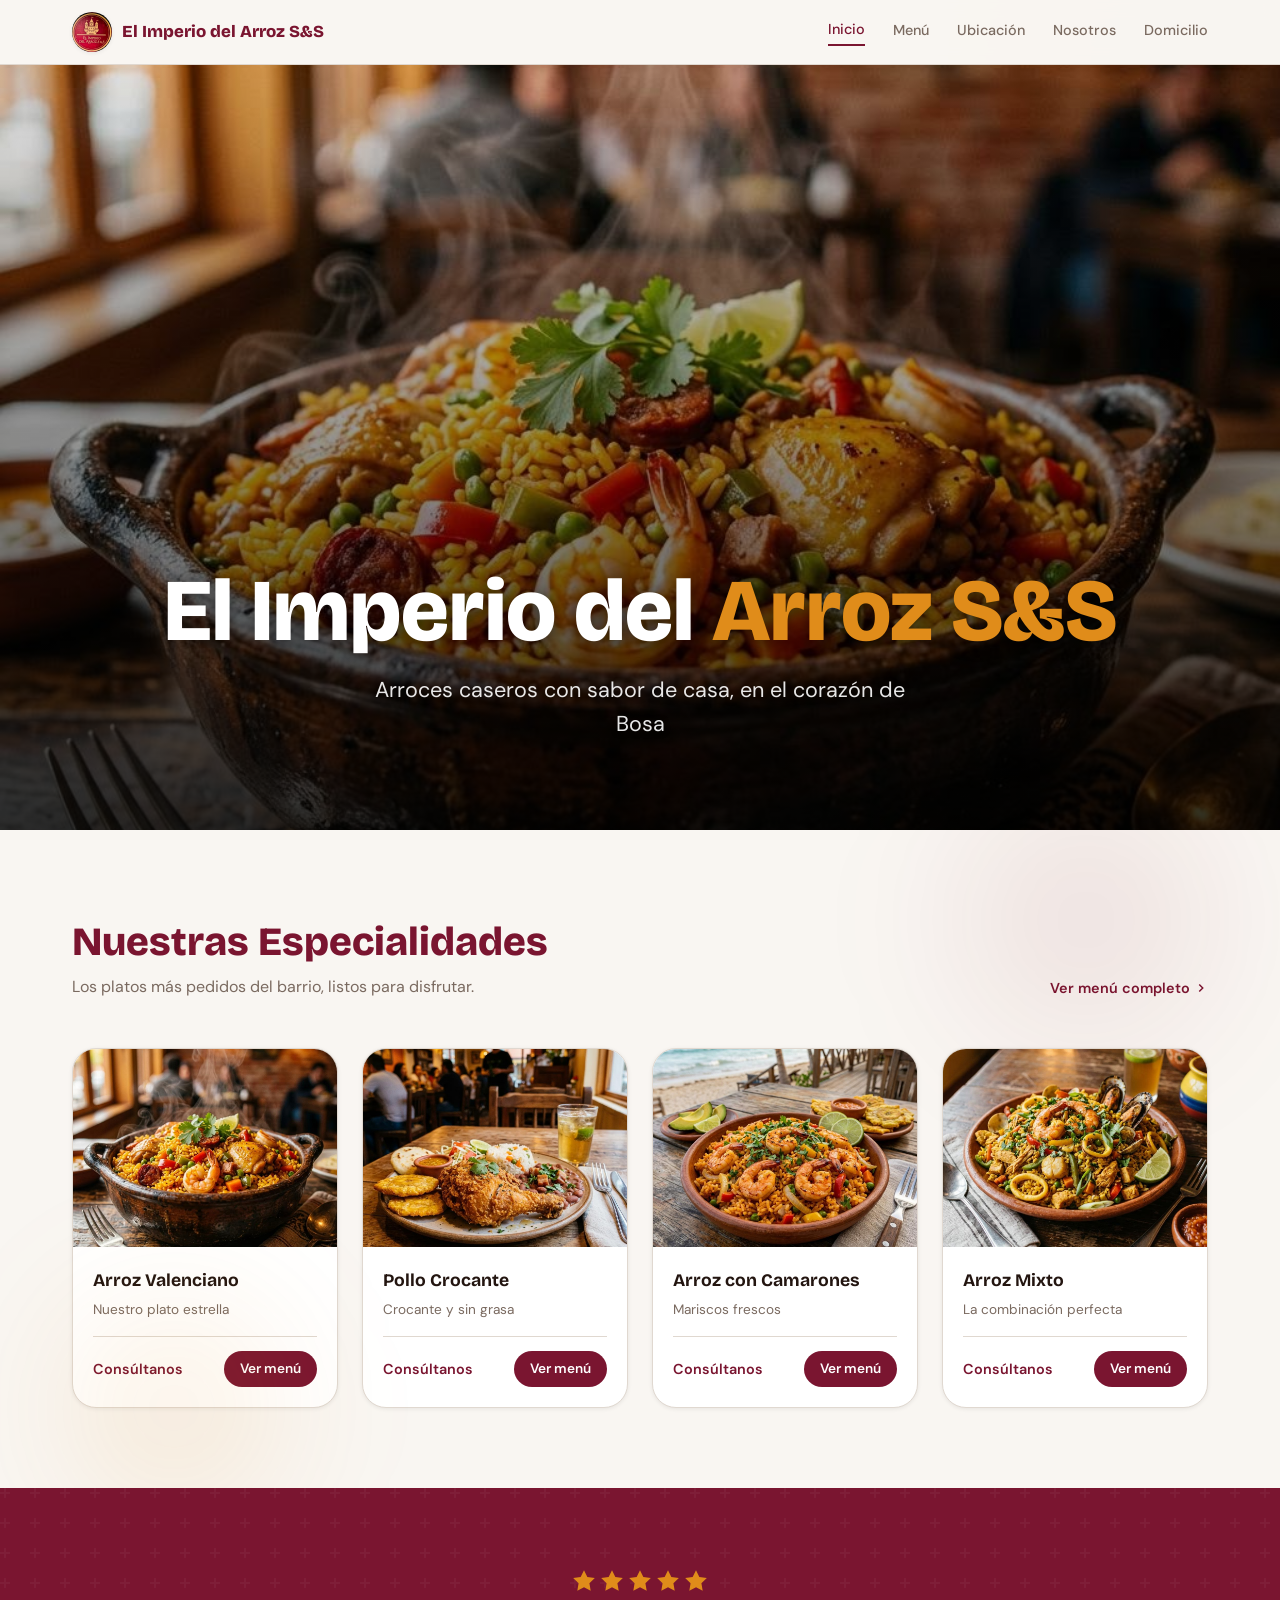
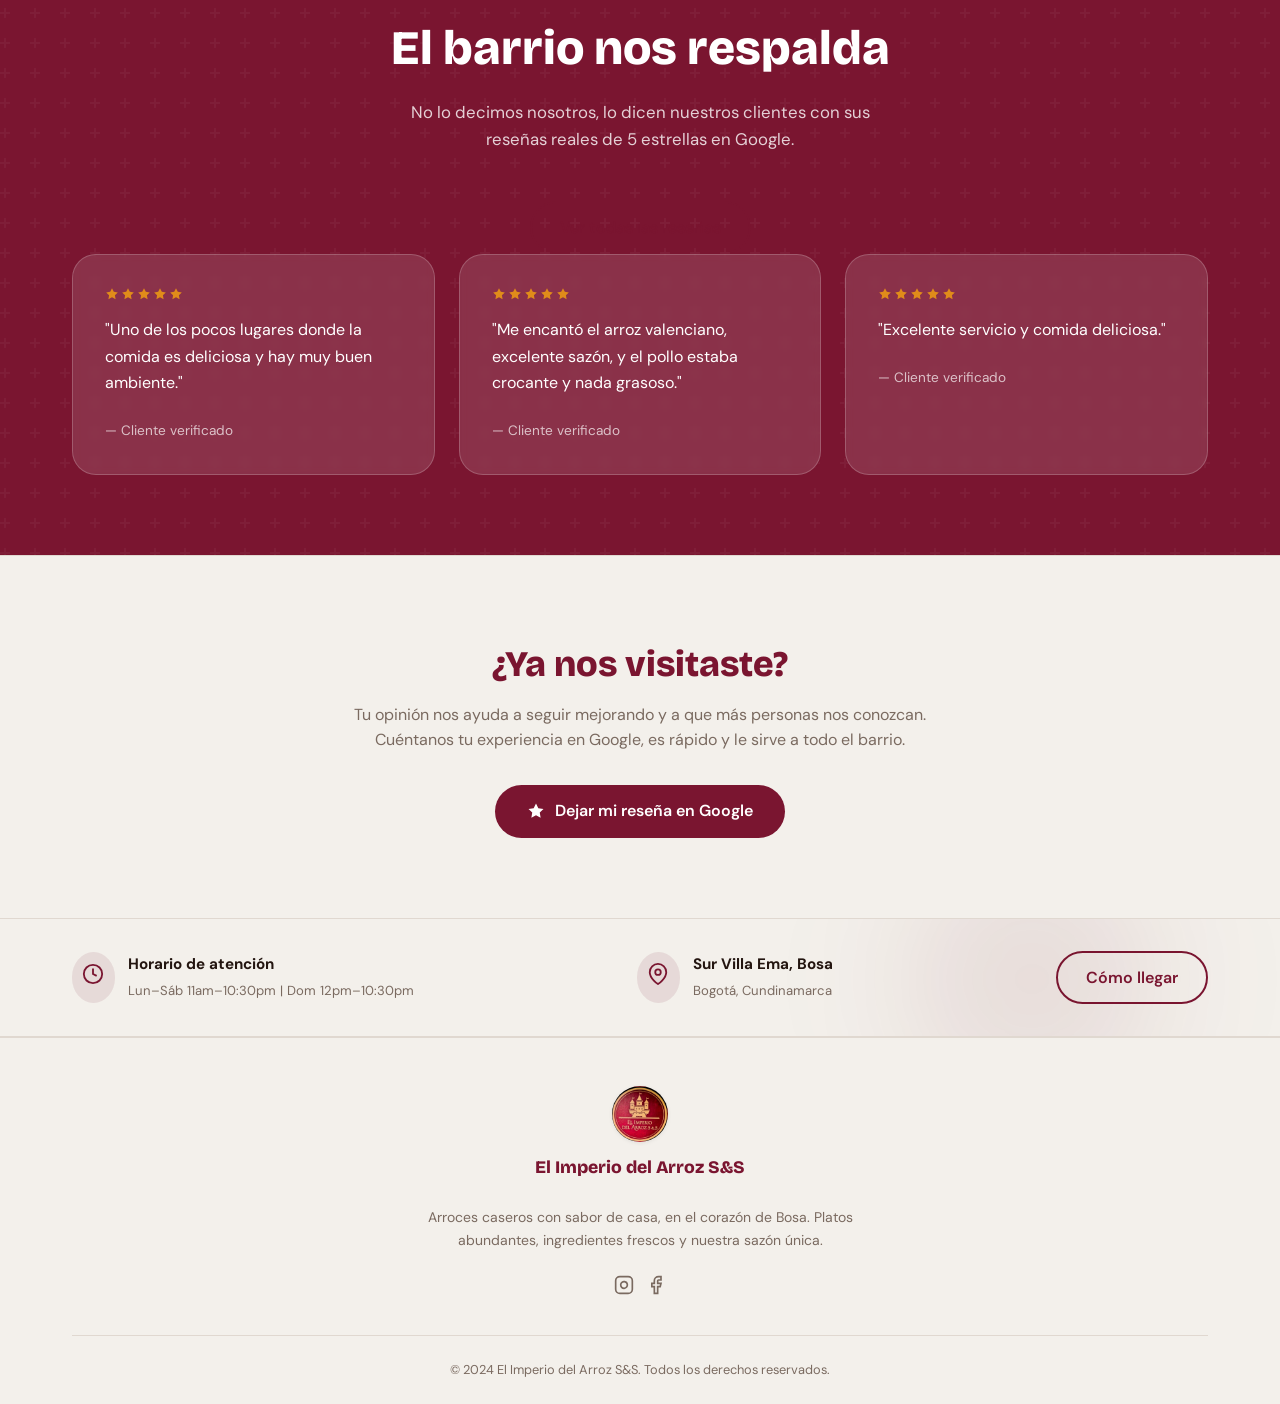
==== index.html @ 8b48c99c "Carga inicial del sitio El Imperio del Arroz S and S" ====
<!DOCTYPE html>
<html lang="es">
<head>
  <meta charset="UTF-8" />
  <meta name="viewport" content="width=device-width, initial-scale=1.0" />
  <title>El Imperio del Arroz S&S — Inicio</title>
  <meta name="description" content="Arroces caseros con sabor de casa en el corazón de Bosa. Cra. 88d #74A-47, Bogotá." />
  <link rel="icon" type="image/png" href="imagenes/favicon.png" />
  <link rel="stylesheet" href="estilos.css" />
  <style>
    .hero{position:relative;width:100%;height:85vh;min-height:520px;display:flex;align-items:flex-end;overflow:hidden;}
    .hero__img{position:absolute;inset:0;width:100%;height:100%;object-fit:cover;object-position:center;}
    .hero__overlay{position:absolute;inset:0;background:linear-gradient(to top,rgba(0,0,0,0.82) 0%,rgba(0,0,0,0.38) 55%,rgba(0,0,0,0.10) 100%);}
    .hero__contenido{position:relative;z-index:2;width:100%;padding:2.5rem 1.25rem 3.5rem;text-align:center;}
    .hero__titulo{font-family:var(--fuente-display);font-weight:800;font-size:clamp(2.4rem,8vw,5.5rem);color:#fff;line-height:1.1;text-shadow:0 2px 16px rgba(0,0,0,0.5);margin-bottom:0.85rem;}
    .hero__titulo span{color:var(--secundario);}
    .hero__subtitulo{font-size:clamp(1rem,2.5vw,1.35rem);color:rgba(255,255,255,0.9);margin-bottom:2rem;max-width:560px;margin-left:auto;margin-right:auto;text-shadow:0 1px 6px rgba(0,0,0,0.4);}
    .hero__botones{display:flex;flex-direction:column;gap:0.85rem;align-items:center;}
    @media(min-width:500px){.hero__botones{flex-direction:row;justify-content:center;}}
    .hero__botones .btn{min-width:200px;}
    .btn-hero-outline{background:rgba(255,255,255,0.12);border:2px solid rgba(255,255,255,0.35);backdrop-filter:blur(6px);color:#fff;padding:0.85rem 2rem;border-radius:999px;display:inline-flex;align-items:center;gap:0.5rem;font-weight:600;font-size:1rem;transition:background .2s,transform .15s;min-width:200px;justify-content:center;}
    .btn-hero-outline:hover{background:rgba(255,255,255,0.22);transform:translateY(-1px);}
    .especialidades{padding:5rem 1rem;background:var(--fondo);position:relative;overflow:hidden;}
    .especialidades::before{content:'';position:absolute;width:260px;height:260px;border-radius:50%;filter:blur(70px);background:rgba(122,21,48,0.08);top:-40px;right:5%;pointer-events:none;}
    .especialidades::after{content:'';position:absolute;width:220px;height:220px;border-radius:50%;filter:blur(70px);background:rgba(224,140,26,0.10);bottom:-30px;left:5%;pointer-events:none;}
    .hero__titulo{animation:apareceArriba .9s ease both;}
    .hero__subtitulo{animation:apareceArriba .9s ease .15s both;}
    .hero__botones{animation:apareceArriba .9s ease .3s both;}
    .franja-info{position:relative;overflow:hidden;}
    .franja-info::before{content:'';position:absolute;width:240px;height:240px;border-radius:50%;filter:blur(70px);background:rgba(122,21,48,0.10);top:-60px;right:10%;pointer-events:none;}
    .especialidades__encabezado{display:flex;flex-direction:column;gap:0.5rem;margin-bottom:3rem;}
    @media(min-width:768px){.especialidades__encabezado{flex-direction:row;justify-content:space-between;align-items:flex-end;}}
    .especialidades__encabezado h2{font-family:var(--fuente-display);font-weight:800;font-size:clamp(1.75rem,4vw,2.5rem);color:var(--primario);}
    .especialidades__encabezado p{color:var(--texto-suave);font-size:1rem;}
    .platos-grid{display:grid;grid-template-columns:1fr;gap:1.5rem;}
    @media(min-width:640px){.platos-grid{grid-template-columns:repeat(2,1fr);}}
    @media(min-width:1024px){.platos-grid{grid-template-columns:repeat(4,1fr);}}
    .plato-card{background:var(--blanco);border:1px solid var(--borde);border-radius:var(--radio-lg);overflow:hidden;box-shadow:var(--sombra-sm);transition:transform .2s,box-shadow .2s;}
    .plato-card:hover{transform:translateY(-4px);box-shadow:var(--sombra-md);}
    .plato-card__img{width:100%;aspect-ratio:4/3;object-fit:cover;display:block;transition:transform .4s;}
    .plato-card:hover .plato-card__img{transform:scale(1.04);}
    .plato-card__img-wrap{overflow:hidden;}
    .plato-card__body{padding:1.25rem;}
    .plato-card__nombre{font-family:var(--fuente-display);font-weight:700;font-size:1.1rem;margin-bottom:0.25rem;}
    .plato-card__desc{font-size:0.85rem;color:var(--texto-suave);margin-bottom:1rem;}
    .plato-card__footer{display:flex;align-items:center;justify-content:space-between;border-top:1px solid var(--borde);padding-top:0.85rem;}
    .plato-card__precio{font-weight:600;color:var(--primario);font-size:0.9rem;}
    .btn-sm{padding:0.45rem 1rem;font-size:0.85rem;}
    .franja-info{background:var(--fondo-tarjeta);border-top:1px solid var(--borde);border-bottom:1px solid var(--borde);padding:2rem 1rem;}
    .franja-info__inner{display:flex;flex-direction:column;gap:1.5rem;align-items:center;text-align:center;}
    @media(min-width:768px){.franja-info__inner{flex-direction:row;justify-content:space-between;text-align:left;}}
    .franja-item{display:flex;align-items:flex-start;gap:0.85rem;}
    .franja-item__icono{background:var(--primario-10);border-radius:50%;padding:0.65rem;color:var(--primario);flex-shrink:0;}
    .franja-item__icono svg{width:22px;height:22px;}
    .franja-item strong{display:block;font-weight:700;font-size:0.95rem;}
    .franja-item span{font-size:0.82rem;color:var(--texto-suave);}
    /* === FORMULARIO RESEÑA === */
    .seccion-resena-form{background:var(--fondo-tarjeta);padding:5rem 1rem;border-top:1px solid var(--borde);}
    .resena-form-wrap{max-width:640px;margin:0 auto;text-align:center;}
    .resena-form-wrap h2{font-family:var(--fuente-display);font-weight:800;font-size:clamp(1.6rem,4vw,2.25rem);color:var(--primario);margin-bottom:0.5rem;}
    .resena-form-wrap>p{color:var(--texto-suave);margin-bottom:2rem;}
  </style>
</head>
<body>

<nav class="nav">
  <div class="contenedor nav__inner">
    <a href="index.html" class="nav__logo"><img src="imagenes/logo.png" alt="Logo El Imperio del Arroz S&amp;S" /><span>El Imperio del Arroz S&amp;S</span></a>
    <div class="nav__links">
      <a href="index.html"     class="nav__link nav__link--activo">Inicio</a>
      <a href="menu.html"      class="nav__link">Menú</a>
      <a href="ubicacion.html" class="nav__link">Ubicación</a>
      <a href="nosotros.html"  class="nav__link">Nosotros</a>
      <a href="domicilio.html" class="nav__link">Domicilio<span class="carrito-badge">0</span></a>
    </div>
    <button class="nav__hamburgesa" id="btn-menu" aria-label="Abrir menú">
      <svg id="icono-menu" width="24" height="24" fill="none" stroke="currentColor" stroke-width="2" viewBox="0 0 24 24"><line x1="3" y1="6" x2="21" y2="6"/><line x1="3" y1="12" x2="21" y2="12"/><line x1="3" y1="18" x2="21" y2="18"/></svg>
      <svg id="icono-x" width="24" height="24" fill="none" stroke="currentColor" stroke-width="2" viewBox="0 0 24 24" style="display:none"><line x1="18" y1="6" x2="6" y2="18"/><line x1="6" y1="6" x2="18" y2="18"/></svg>
    </button>
  </div>
  <div class="nav__movil contenedor" id="nav-movil">
    <a href="index.html"     class="nav__movil-link nav__movil-link--activo">Inicio</a>
    <a href="menu.html"      class="nav__movil-link">Menú</a>
    <a href="ubicacion.html" class="nav__movil-link">Ubicación</a>
    <a href="nosotros.html"  class="nav__movil-link">Nosotros</a>
    <a href="domicilio.html" class="nav__movil-link">Domicilio<span class="carrito-badge">0</span></a>
  </div>
</nav>

<main>

  <!-- HERO -->
  <section class="hero">
    <img src="imagenes/hero.jpg" alt="Arroz Valenciano El Imperio del Arroz" class="hero__img" />
    <div class="hero__overlay"></div>
    <div class="hero__contenido">
      <h1 class="hero__titulo">El Imperio del <span>Arroz S&amp;S</span></h1>
      <p class="hero__subtitulo">Arroces caseros con sabor de casa, en el corazón de Bosa</p>
    </div>
  </section>

  <!-- ESPECIALIDADES -->
  <section class="especialidades">
    <div class="contenedor">
      <div class="especialidades__encabezado">
        <div>
          <h2>Nuestras Especialidades</h2>
          <p>Los platos más pedidos del barrio, listos para disfrutar.</p>
        </div>
        <a href="menu.html" style="color:var(--primario);font-weight:600;font-size:0.9rem;display:inline-flex;align-items:center;gap:4px;white-space:nowrap;">
          Ver menú completo
          <svg width="14" height="14" fill="none" stroke="currentColor" stroke-width="2.5" viewBox="0 0 24 24"><polyline points="9 18 15 12 9 6"/></svg>
        </a>
      </div>
      <div class="platos-grid">
        <div class="plato-card reveal reveal--1">
          <div class="plato-card__img-wrap"><img src="imagenes/hero.jpg" alt="Arroz Valenciano" class="plato-card__img" /></div>
          <div class="plato-card__body">
            <p class="plato-card__nombre">Arroz Valenciano</p>
            <p class="plato-card__desc">Nuestro plato estrella</p>
            <div class="plato-card__footer">
              <span class="plato-card__precio">Consúltanos</span>
              <a href="menu.html" class="btn btn-primario btn-sm">Ver menú</a>
            </div>
          </div>
        </div>
        <div class="plato-card reveal reveal--2">
          <div class="plato-card__img-wrap"><img src="imagenes/pollo_crocante.jpg" alt="Pollo Crocante" class="plato-card__img" /></div>
          <div class="plato-card__body">
            <p class="plato-card__nombre">Pollo Crocante</p>
            <p class="plato-card__desc">Crocante y sin grasa</p>
            <div class="plato-card__footer">
              <span class="plato-card__precio">Consúltanos</span>
              <a href="menu.html" class="btn btn-primario btn-sm">Ver menú</a>
            </div>
          </div>
        </div>
        <div class="plato-card reveal reveal--3">
          <div class="plato-card__img-wrap"><img src="imagenes/arroz_camarones.jpg" alt="Arroz con Camarones" class="plato-card__img" /></div>
          <div class="plato-card__body">
            <p class="plato-card__nombre">Arroz con Camarones</p>
            <p class="plato-card__desc">Mariscos frescos</p>
            <div class="plato-card__footer">
              <span class="plato-card__precio">Consúltanos</span>
              <a href="menu.html" class="btn btn-primario btn-sm">Ver menú</a>
            </div>
          </div>
        </div>
        <div class="plato-card reveal reveal--4">
          <div class="plato-card__img-wrap"><img src="imagenes/arroz_mixto.jpg" alt="Arroz Mixto" class="plato-card__img" /></div>
          <div class="plato-card__body">
            <p class="plato-card__nombre">Arroz Mixto</p>
            <p class="plato-card__desc">La combinación perfecta</p>
            <div class="plato-card__footer">
              <span class="plato-card__precio">Consúltanos</span>
              <a href="menu.html" class="btn btn-primario btn-sm">Ver menú</a>
            </div>
          </div>
        </div>
      </div>
    </div>
  </section>

  <!-- RESEÑAS -->
  <section class="seccion-resenas">
    <div class="contenedor">
      <div class="resenas__encabezado reveal">
        <div class="estrellas estrellas--grande" style="justify-content:center;margin-bottom:1rem;">
          <svg viewBox="0 0 24 24"><path d="M12 2l3.09 6.26L22 9.27l-5 4.87 1.18 6.88L12 17.77l-6.18 3.25L7 14.14 2 9.27l6.91-1.01L12 2z"/></svg>
          <svg viewBox="0 0 24 24"><path d="M12 2l3.09 6.26L22 9.27l-5 4.87 1.18 6.88L12 17.77l-6.18 3.25L7 14.14 2 9.27l6.91-1.01L12 2z"/></svg>
          <svg viewBox="0 0 24 24"><path d="M12 2l3.09 6.26L22 9.27l-5 4.87 1.18 6.88L12 17.77l-6.18 3.25L7 14.14 2 9.27l6.91-1.01L12 2z"/></svg>
          <svg viewBox="0 0 24 24"><path d="M12 2l3.09 6.26L22 9.27l-5 4.87 1.18 6.88L12 17.77l-6.18 3.25L7 14.14 2 9.27l6.91-1.01L12 2z"/></svg>
          <svg viewBox="0 0 24 24"><path d="M12 2l3.09 6.26L22 9.27l-5 4.87 1.18 6.88L12 17.77l-6.18 3.25L7 14.14 2 9.27l6.91-1.01L12 2z"/></svg>
        </div>
        <h2>El barrio nos respalda</h2>
        <p>No lo decimos nosotros, lo dicen nuestros clientes con sus reseñas reales de 5 estrellas en Google.</p>
      </div>
      <div style="text-align:center;margin-top:0.5rem;">
        <a href="nosotros.html#resenas" class="btn btn-outline">Ver todas las reseñas</a>
      </div>
      <div class="resenas__grid">
        <div class="resena-tarjeta">
          <div class="estrellas estrellas--pequenas"><svg viewBox="0 0 24 24" fill="currentColor"><path d="M12 2l3.09 6.26L22 9.27l-5 4.87 1.18 6.88L12 17.77l-6.18 3.25L7 14.14 2 9.27l6.91-1.01L12 2z"/></svg><svg viewBox="0 0 24 24" fill="currentColor"><path d="M12 2l3.09 6.26L22 9.27l-5 4.87 1.18 6.88L12 17.77l-6.18 3.25L7 14.14 2 9.27l6.91-1.01L12 2z"/></svg><svg viewBox="0 0 24 24" fill="currentColor"><path d="M12 2l3.09 6.26L22 9.27l-5 4.87 1.18 6.88L12 17.77l-6.18 3.25L7 14.14 2 9.27l6.91-1.01L12 2z"/></svg><svg viewBox="0 0 24 24" fill="currentColor"><path d="M12 2l3.09 6.26L22 9.27l-5 4.87 1.18 6.88L12 17.77l-6.18 3.25L7 14.14 2 9.27l6.91-1.01L12 2z"/></svg><svg viewBox="0 0 24 24" fill="currentColor"><path d="M12 2l3.09 6.26L22 9.27l-5 4.87 1.18 6.88L12 17.77l-6.18 3.25L7 14.14 2 9.27l6.91-1.01L12 2z"/></svg></div>
          <p>"Uno de los pocos lugares donde la comida es deliciosa y hay muy buen ambiente."</p>
          <small>— Cliente verificado</small>
        </div>
        <div class="resena-tarjeta">
          <div class="estrellas estrellas--pequenas"><svg viewBox="0 0 24 24" fill="currentColor"><path d="M12 2l3.09 6.26L22 9.27l-5 4.87 1.18 6.88L12 17.77l-6.18 3.25L7 14.14 2 9.27l6.91-1.01L12 2z"/></svg><svg viewBox="0 0 24 24" fill="currentColor"><path d="M12 2l3.09 6.26L22 9.27l-5 4.87 1.18 6.88L12 17.77l-6.18 3.25L7 14.14 2 9.27l6.91-1.01L12 2z"/></svg><svg viewBox="0 0 24 24" fill="currentColor"><path d="M12 2l3.09 6.26L22 9.27l-5 4.87 1.18 6.88L12 17.77l-6.18 3.25L7 14.14 2 9.27l6.91-1.01L12 2z"/></svg><svg viewBox="0 0 24 24" fill="currentColor"><path d="M12 2l3.09 6.26L22 9.27l-5 4.87 1.18 6.88L12 17.77l-6.18 3.25L7 14.14 2 9.27l6.91-1.01L12 2z"/></svg><svg viewBox="0 0 24 24" fill="currentColor"><path d="M12 2l3.09 6.26L22 9.27l-5 4.87 1.18 6.88L12 17.77l-6.18 3.25L7 14.14 2 9.27l6.91-1.01L12 2z"/></svg></div>
          <p>"Me encantó el arroz valenciano, excelente sazón, y el pollo estaba crocante y nada grasoso."</p>
          <small>— Cliente verificado</small>
        </div>
        <div class="resena-tarjeta">
          <div class="estrellas estrellas--pequenas"><svg viewBox="0 0 24 24" fill="currentColor"><path d="M12 2l3.09 6.26L22 9.27l-5 4.87 1.18 6.88L12 17.77l-6.18 3.25L7 14.14 2 9.27l6.91-1.01L12 2z"/></svg><svg viewBox="0 0 24 24" fill="currentColor"><path d="M12 2l3.09 6.26L22 9.27l-5 4.87 1.18 6.88L12 17.77l-6.18 3.25L7 14.14 2 9.27l6.91-1.01L12 2z"/></svg><svg viewBox="0 0 24 24" fill="currentColor"><path d="M12 2l3.09 6.26L22 9.27l-5 4.87 1.18 6.88L12 17.77l-6.18 3.25L7 14.14 2 9.27l6.91-1.01L12 2z"/></svg><svg viewBox="0 0 24 24" fill="currentColor"><path d="M12 2l3.09 6.26L22 9.27l-5 4.87 1.18 6.88L12 17.77l-6.18 3.25L7 14.14 2 9.27l6.91-1.01L12 2z"/></svg><svg viewBox="0 0 24 24" fill="currentColor"><path d="M12 2l3.09 6.26L22 9.27l-5 4.87 1.18 6.88L12 17.77l-6.18 3.25L7 14.14 2 9.27l6.91-1.01L12 2z"/></svg></div>
          <p>"Excelente servicio y comida deliciosa."</p>
          <small>— Cliente verificado</small>
        </div>
      </div>
    </div>
  </section>

  <!-- DEJA TU RESEÑA -->
  <section class="seccion-resena-form">
    <div class="contenedor">
      <div class="resena-form-wrap reveal">
        <h2>¿Ya nos visitaste?</h2>
        <p>Tu opinión nos ayuda a seguir mejorando y a que más personas nos conozcan. Cuéntanos tu experiencia en Google, es rápido y le sirve a todo el barrio.</p>
        <a href="https://maps.app.goo.gl/8yaYphxwYAM2rJmp7" target="_blank" class="btn btn-primario" style="display:inline-flex;align-items:center;gap:0.6rem;">
          <svg width="18" height="18" viewBox="0 0 24 24" fill="currentColor"><path d="M12 2l3.09 6.26L22 9.27l-5 4.87 1.18 6.88L12 17.77l-6.18 3.25L7 14.14 2 9.27l6.91-1.01L12 2z"/></svg>
          Dejar mi reseña en Google
        </a>
      </div>
    </div>
  </section>

  <!-- FRANJA INFO -->
  <section class="franja-info">
    <div class="contenedor">
      <div class="franja-info__inner">
        <div class="franja-item">
          <div class="franja-item__icono"><svg fill="none" stroke="currentColor" stroke-width="2" viewBox="0 0 24 24"><circle cx="12" cy="12" r="10"/><polyline points="12 6 12 12 16 14"/></svg></div>
          <div><strong>Horario de atención</strong><span>Lun–Sáb 11am–10:30pm | Dom 12pm–10:30pm</span></div>
        </div>
        <div class="franja-item">
          <div class="franja-item__icono"><svg fill="none" stroke="currentColor" stroke-width="2" viewBox="0 0 24 24"><path d="M21 10c0 7-9 13-9 13s-9-6-9-13a9 9 0 0 1 18 0z"/><circle cx="12" cy="10" r="3"/></svg></div>
          <div><strong>Sur Villa Ema, Bosa</strong><span>Bogotá, Cundinamarca</span></div>
        </div>
        <a href="ubicacion.html" class="btn btn-outline">Cómo llegar</a>
      </div>
    </div>
  </section>

</main>

<footer>
  <div class="contenedor">
    <div class="footer__grid" style="grid-template-columns:1fr;">
      <div class="footer__marca">
        <img src="imagenes/logo.png" alt="Logo El Imperio del Arroz S&amp;S" />
        <p class="footer__titulo">El Imperio del Arroz S&amp;S</p>
        <p class="footer__texto">Arroces caseros con sabor de casa, en el corazón de Bosa. Platos abundantes, ingredientes frescos y nuestra sazón única.</p>
        <div class="footer__iconos">
          <a href="#" aria-label="Instagram"><svg fill="none" stroke="currentColor" stroke-width="2" viewBox="0 0 24 24"><rect x="2" y="2" width="20" height="20" rx="5"/><path d="M16 11.37A4 4 0 1 1 12.63 8 4 4 0 0 1 16 11.37z"/><line x1="17.5" y1="6.5" x2="17.51" y2="6.5"/></svg></a>
          <a href="#" aria-label="Facebook"><svg fill="none" stroke="currentColor" stroke-width="2" viewBox="0 0 24 24"><path d="M18 2h-3a5 5 0 0 0-5 5v3H7v4h3v8h4v-8h3l1-4h-4V7a1 1 0 0 1 1-1h3z"/></svg></a>
        </div>
      </div>
    </div>
    <div class="footer__copy">© 2024 El Imperio del Arroz S&amp;S. Todos los derechos reservados.</div>
  </div>
</footer>

<script>
  const btn = document.getElementById('btn-menu');
  const navMovil = document.getElementById('nav-movil');
  const iconoMenu = document.getElementById('icono-menu');
  const iconoX = document.getElementById('icono-x');
  btn.addEventListener('click', () => {
    navMovil.classList.toggle('abierto');
    iconoMenu.style.display = navMovil.classList.contains('abierto') ? 'none' : 'block';
    iconoX.style.display = navMovil.classList.contains('abierto') ? 'block' : 'none';
  });
</script>
<script src="script.js"></script>
</body>
</html>
---- estilos.css ----
/* =============================================
   EL IMPERIO DEL ARROZ S&S — Estilos globales
   ============================================= */

@import url('https://fonts.googleapis.com/css2?family=Bricolage+Grotesque:opsz,wght@12..96,400;12..96,600;12..96,700;12..96,800&family=DM+Sans:wght@400;500;600&display=swap');

/* --- Variables de color y tipografía --- */
:root {
  --primario:        #7a1530;
  --primario-claro:  #9b1c3d;
  --primario-10:     rgba(122,21,48,0.10);
  --primario-20:     rgba(122,21,48,0.20);
  --secundario:      #e08c1a;
  --secundario-10:   rgba(224,140,26,0.10);
  --secundario-20:   rgba(224,140,26,0.20);
  --fondo:           #f9f6f2;
  --fondo-tarjeta:   #f3f0eb;
  --texto:           #231510;
  --texto-suave:     #7a6a60;
  --borde:           #e0d8d0;
  --wa-verde:        #25D366;
  --wa-verde-hover:  #1da851;
  --blanco:          #ffffff;
  --sombra-sm:       0 1px 4px rgba(0,0,0,0.08);
  --sombra-md:       0 4px 16px rgba(0,0,0,0.12);
  --sombra-lg:       0 8px 32px rgba(0,0,0,0.16);
  --radio:           1rem;
  --radio-lg:        1.5rem;
  --radio-xl:        2rem;
  --fuente-display:  'Bricolage Grotesque', sans-serif;
  --fuente-cuerpo:   'DM Sans', sans-serif;
}

/* --- Reset básico --- */
*, *::before, *::after { box-sizing: border-box; margin: 0; padding: 0; }
html { scroll-behavior: smooth; }
body {
  font-family: var(--fuente-cuerpo);
  background: var(--fondo);
  color: var(--texto);
  line-height: 1.6;
  min-height: 100vh;
  display: flex;
  flex-direction: column;
}
img { display: block; max-width: 100%; }
a { color: inherit; text-decoration: none; }
ul { list-style: none; }

/* --- Contenedor --- */
.contenedor {
  width: 100%;
  max-width: 1200px;
  margin: 0 auto;
  padding: 0 1rem;
}
@media (min-width: 640px)  { .contenedor { padding: 0 1.5rem; } }
@media (min-width: 1024px) { .contenedor { padding: 0 2rem; } }

/* =============================================
   NAVEGACIÓN
   ============================================= */
.nav {
  position: sticky;
  top: 0;
  z-index: 100;
  background: rgba(249,246,242,0.95);
  backdrop-filter: blur(10px);
  border-bottom: 1px solid var(--borde);
}
.nav__inner {
  display: flex;
  align-items: center;
  justify-content: space-between;
  height: 64px;
}
.nav__logo {
  display: flex;
  align-items: center;
  gap: 0.6rem;
  font-family: var(--fuente-display);
  font-weight: 800;
  font-size: 1.05rem;
  color: var(--primario);
  flex-shrink: 0;
  line-height: 1.2;
}
.nav__logo:hover { color: var(--primario-claro); }
.nav__logo img { width: 40px; height: 40px; border-radius: 50%; object-fit: cover; flex-shrink: 0; box-shadow: var(--sombra-sm); }
.nav__logo span { display: none; }
@media (min-width: 480px) { .nav__logo span { display: inline; } }

.nav__links {
  display: none;
  align-items: center;
  gap: 1.75rem;
}
@media (min-width: 768px) { .nav__links { display: flex; } }

.nav__link {
  font-size: 0.9rem;
  font-weight: 500;
  color: var(--texto-suave);
  transition: color .2s;
  padding-bottom: 2px;
}
.nav__link:hover { color: var(--primario); }
.nav__link--activo {
  color: var(--primario);
  border-bottom: 2px solid var(--primario);
}

.btn-wa-nav {
  display: inline-flex;
  align-items: center;
  gap: 0.4rem;
  background: var(--primario);
  color: var(--blanco);
  font-weight: 600;
  font-size: 0.88rem;
  padding: 0.55rem 1.2rem;
  border-radius: 999px;
  transition: background .2s, transform .15s;
  white-space: nowrap;
}
.btn-wa-nav:hover { background: var(--primario-claro); transform: translateY(-1px); }
.btn-wa-nav svg { width: 16px; height: 16px; flex-shrink: 0; }

/* Hamburguesa */
.nav__hamburgesa {
  display: flex;
  align-items: center;
  justify-content: center;
  background: none;
  border: none;
  cursor: pointer;
  padding: 0.5rem;
  color: var(--texto);
  border-radius: 0.5rem;
  transition: background .2s;
}
.nav__hamburgesa:hover { background: var(--fondo-tarjeta); }
@media (min-width: 768px) { .nav__hamburgesa { display: none; } }

/* Menú móvil */
.nav__movil {
  display: none;
  flex-direction: column;
  gap: 0.25rem;
  padding: 0.75rem 1rem 1rem;
  border-top: 1px solid var(--borde);
  background: var(--fondo);
  box-shadow: var(--sombra-md);
}
.nav__movil.abierto { display: flex; }
.nav__movil-link {
  display: block;
  padding: 0.65rem 0.75rem;
  border-radius: 0.5rem;
  font-weight: 500;
  font-size: 1rem;
  color: var(--texto);
  transition: background .15s, color .15s;
}
.nav__movil-link:hover, .nav__movil-link--activo {
  background: var(--primario-10);
  color: var(--primario);
}
.btn-wa-movil {
  display: flex;
  align-items: center;
  justify-content: center;
  gap: 0.5rem;
  margin-top: 0.5rem;
  background: var(--primario);
  color: var(--blanco);
  font-weight: 600;
  padding: 0.75rem;
  border-radius: 999px;
  transition: background .2s;
}
.btn-wa-movil:hover { background: var(--primario-claro); }

/* =============================================
   BOTÓN FLOTANTE DE WHATSAPP
   ============================================= */
.wa-flotante {
  position: fixed;
  bottom: 1.5rem;
  right: 1.5rem;
  z-index: 200;
  width: 56px;
  height: 56px;
  border-radius: 50%;
  background: var(--wa-verde);
  color: var(--blanco);
  display: flex;
  align-items: center;
  justify-content: center;
  box-shadow: var(--sombra-lg);
  transition: transform .2s, background .2s;
  animation: pulso 2.5s ease-in-out infinite;
}
.wa-flotante:hover {
  background: var(--wa-verde-hover);
  transform: scale(1.1);
  animation: none;
}
.wa-flotante svg { width: 28px; height: 28px; }
@keyframes pulso {
  0%, 100% { box-shadow: 0 0 0 0 rgba(37,211,102,0.4); }
  50%       { box-shadow: 0 0 0 12px rgba(37,211,102,0); }
}

/* =============================================
   BOTONES GENERALES
   ============================================= */
.btn {
  display: inline-flex;
  align-items: center;
  justify-content: center;
  gap: 0.4rem;
  font-family: var(--fuente-cuerpo);
  font-weight: 600;
  border: none;
  cursor: pointer;
  transition: background .2s, transform .15s, box-shadow .2s;
  text-decoration: none;
  border-radius: 999px;
  white-space: nowrap;
  font-size: 1rem;
}
.btn:hover { transform: translateY(-1px); }
.btn:active { transform: translateY(0); }

.btn-primario {
  background: var(--primario);
  color: var(--blanco);
  padding: 0.85rem 2rem;
}
.btn-primario:hover { background: var(--primario-claro); box-shadow: var(--sombra-md); }

.btn-outline {
  background: transparent;
  color: var(--primario);
  border: 2px solid var(--primario);
  padding: 0.75rem 1.75rem;
}
.btn-outline:hover { background: var(--primario-10); }

.btn-wa {
  background: var(--wa-verde);
  color: var(--blanco);
  padding: 0.85rem 2rem;
}
.btn-wa:hover { background: var(--wa-verde-hover); box-shadow: var(--sombra-md); }

.btn-blanco {
  background: var(--blanco);
  color: var(--primario);
  padding: 0.85rem 2rem;
}
.btn-blanco:hover { background: #f0ece8; }

.btn-grande {
  padding: 1.1rem 2.5rem;
  font-size: 1.15rem;
}

.btn svg { width: 18px; height: 18px; flex-shrink: 0; }

/* =============================================
   FOOTER
   ============================================= */
footer {
  background: var(--fondo-tarjeta);
  border-top: 1px solid var(--borde);
  margin-top: auto;
}
.footer__grid {
  display: grid;
  grid-template-columns: 1fr;
  gap: 2rem;
  padding: 3rem 0 2rem;
  text-align: center;
  justify-items: center;
}
@media (min-width: 768px) { .footer__grid { grid-template-columns: repeat(3, 1fr); } }

.footer__marca { display: flex; flex-direction: column; align-items: center; gap: 0.75rem; max-width: 480px; }
.footer__marca img { width: 56px; height: 56px; border-radius: 50%; object-fit: cover; box-shadow: var(--sombra-sm); }

.footer__titulo {
  font-family: var(--fuente-display);
  font-weight: 800;
  font-size: 1.1rem;
  color: var(--primario);
  margin-bottom: 0.75rem;
}
.footer__subtitulo {
  font-weight: 600;
  font-size: 1rem;
  color: var(--texto);
  margin-bottom: 0.75rem;
}
.footer__texto { font-size: 0.875rem; color: var(--texto-suave); line-height: 1.6; }
.footer__item {
  display: flex;
  gap: 0.5rem;
  font-size: 0.875rem;
  color: var(--texto-suave);
  margin-bottom: 0.75rem;
}
.footer__item svg { width: 18px; height: 18px; color: var(--primario); flex-shrink: 0; margin-top: 1px; }
.footer__iconos { display: flex; gap: 0.75rem; margin-top: 0.75rem; }
.footer__iconos a { color: var(--texto-suave); transition: color .2s; }
.footer__iconos a:hover { color: var(--primario); }
.footer__iconos svg { width: 20px; height: 20px; }
.footer__copy {
  border-top: 1px solid var(--borde);
  padding: 1.5rem 0;
  text-align: center;
  font-size: 0.8rem;
  color: var(--texto-suave);
}

/* =============================================
   ESTRELLAS
   ============================================= */
.estrellas { display: flex; gap: 2px; color: var(--secundario); }
.estrellas svg { width: 18px; height: 18px; fill: currentColor; }
.estrellas--grande svg { width: 26px; height: 26px; }
.estrellas--pequenas svg { width: 14px; height: 14px; }

/* =============================================
   TARJETA GENÉRICA
   ============================================= */
.tarjeta {
  background: var(--blanco);
  border: 1px solid var(--borde);
  border-radius: var(--radio-lg);
  overflow: hidden;
  box-shadow: var(--sombra-sm);
  transition: box-shadow .2s, transform .2s;
}
.tarjeta:hover { box-shadow: var(--sombra-md); transform: translateY(-2px); }

/* =============================================
   CABECERAS DE PÁGINA (fondo degradado + difuminados)
   ============================================= */
.cabecera-pagina {
  position: relative;
  overflow: hidden;
  background: linear-gradient(135deg, var(--primario) 0%, var(--primario-claro) 55%, #8a1a3a 100%);
  background-size: 200% 200%;
  animation: degradadoMovil 10s ease infinite;
  color: var(--blanco);
  padding: 4rem 1rem 3rem;
  text-align: center;
}
.cabecera-pagina::before, .cabecera-pagina::after {
  content: '';
  position: absolute;
  border-radius: 50%;
  filter: blur(60px);
  pointer-events: none;
}
.cabecera-pagina::before { width: 240px; height: 240px; background: rgba(255,255,255,0.16); top: -70px; left: -50px; animation: flotar 7s ease-in-out infinite; }
.cabecera-pagina::after  { width: 280px; height: 280px; background: rgba(224,140,26,0.40); bottom: -90px; right: -60px; animation: flotar 9s ease-in-out infinite reverse; }
.cabecera-pagina h1, .cabecera-pagina p { position: relative; z-index: 1; }

.cabecera-pagina--foto { background-size: cover; background-position: center; background-blend-mode: multiply; animation: none; }
.cabecera-pagina--foto::after { display: none; }
.cabecera-pagina--menu      { background-image: linear-gradient(135deg, rgba(122,21,48,0.90) 0%, rgba(138,26,58,0.85) 55%, rgba(122,21,48,0.92) 100%), url('imagenes/platos_carta.jpg'); }
.cabecera-pagina--ubicacion { background-image: linear-gradient(135deg, rgba(122,21,48,0.90) 0%, rgba(138,26,58,0.85) 55%, rgba(122,21,48,0.92) 100%), url('imagenes/ambiance.jpg'); }
.cabecera-pagina--domicilio { background-image: linear-gradient(135deg, rgba(122,21,48,0.90) 0%, rgba(138,26,58,0.85) 55%, rgba(122,21,48,0.92) 100%), url('imagenes/arroz_mixto.jpg'); }
.cabecera-pagina--nosotros  { background-image: linear-gradient(135deg, rgba(122,21,48,0.90) 0%, rgba(138,26,58,0.85) 55%, rgba(122,21,48,0.92) 100%), url('imagenes/hero.jpg'); }
.cabecera-pagina h1 {
  font-family: var(--fuente-display);
  font-weight: 800;
  font-size: clamp(2rem, 5vw, 3.5rem);
  margin-bottom: 0.75rem;
  animation: apareceArriba .8s ease both;
}
.cabecera-pagina p { font-size: 1.1rem; opacity: 0.85; max-width: 600px; margin: 0 auto; animation: apareceArriba .8s ease .1s both; }

@keyframes degradadoMovil { 0%,100% { background-position: 0% 50%; } 50% { background-position: 100% 50%; } }
@keyframes apareceArriba { from { opacity: 0; transform: translateY(-14px); } to { opacity: 1; transform: translateY(0); } }

/* =============================================
   UTILIDADES
   ============================================= */
.sr-only { position: absolute; width: 1px; height: 1px; overflow: hidden; clip: rect(0,0,0,0); white-space: nowrap; }
.oculto { display: none !important; }
.d-flex { display: flex; }
.items-center { align-items: center; }
.gap-2 { gap: 0.5rem; }
.gap-3 { gap: 0.75rem; }
.mb-1 { margin-bottom: 0.25rem; }
.mb-2 { margin-bottom: 0.5rem; }
.mb-4 { margin-bottom: 1rem; }
.mb-6 { margin-bottom: 1.5rem; }
.mt-4 { margin-top: 1rem; }
.mt-6 { margin-top: 1.5rem; }
.text-center { text-align: center; }
.w-full { width: 100%; }

/* =============================================
   DIFUMINADOS GLOBALES DE FONDO
   ============================================= */
body {
  position: relative;
}
body::before, body::after {
  content: '';
  position: fixed;
  border-radius: 50%;
  filter: blur(90px);
  z-index: -1;
  pointer-events: none;
}
body::before { width: 380px; height: 380px; background: rgba(122,21,48,0.12); top: -110px; right: -110px; animation: flotar 11s ease-in-out infinite; }
body::after  { width: 420px; height: 420px; background: rgba(224,140,26,0.14); bottom: -130px; left: -130px; animation: flotar 13s ease-in-out infinite reverse; }

/* =============================================
   ANIMACIONES DE APARICIÓN AL HACER SCROLL
   ============================================= */
.reveal { opacity: 0; transform: translateY(28px); transition: opacity .7s ease, transform .7s ease; }
.reveal--visible { opacity: 1; transform: translateY(0); }
.reveal--visible.reveal--1 { transition-delay: .06s; }
.reveal--visible.reveal--2 { transition-delay: .14s; }
.reveal--visible.reveal--3 { transition-delay: .22s; }
.reveal--visible.reveal--4 { transition-delay: .30s; }
.reveal--visible.reveal--5 { transition-delay: .38s; }
.reveal--visible.reveal--6 { transition-delay: .46s; }

@keyframes flotar { 0%,100% { transform: translateY(0); } 50% { transform: translateY(-14px); } }
@keyframes brilloTexto { 0%,100% { background-position: 0% 50%; } 50% { background-position: 100% 50%; } }

.titulo-degradado {
  background: linear-gradient(90deg, var(--primario), var(--secundario), var(--primario));
  background-size: 200% auto;
  -webkit-background-clip: text; background-clip: text; color: transparent;
  animation: brilloTexto 6s ease-in-out infinite;
}

/* =============================================
   BADGE DEL CARRITO EN LA NAVEGACIÓN
   ============================================= */
.carrito-badge {
  display: none;
  align-items: center;
  justify-content: center;
  min-width: 19px; height: 19px;
  padding: 0 4px;
  border-radius: 999px;
  background: var(--secundario);
  color: #fff;
  font-size: 0.68rem;
  font-weight: 800;
  margin-left: 0.35rem;
  animation: pulsoBadge 1.6s ease-in-out infinite;
}
@keyframes pulsoBadge { 0%,100% { box-shadow: 0 0 0 0 rgba(224,140,26,0.5); } 50% { box-shadow: 0 0 0 6px rgba(224,140,26,0); } }
.nav__link, .nav__movil-link { display: inline-flex; align-items: center; }

/* =============================================
   BOTÓN "AGREGAR" DEL MENÚ Y TARJETAS CON IMAGEN
   ============================================= */
.btn-agregar { cursor: pointer; border: none; font-family: var(--fuente-cuerpo); transition: background .2s, transform .15s; }
.btn-agregar--ok { background: #25D366 !important; transform: scale(1.08); }

.precio-card__img {
  width: 68px; height: 68px;
  border-radius: var(--radio);
  object-fit: cover;
  flex-shrink: 0;
  box-shadow: var(--sombra-sm);
  transition: transform .3s ease;
}
.precio-card:hover .precio-card__img { transform: scale(1.06) rotate(-1deg); }
.precio-card--conimg { align-items: center; }

/* =============================================
   SECCIÓN RESEÑAS (compartida)
   ============================================= */
.seccion-resenas {
  padding: 5rem 1rem;
  background: var(--primario);
  color: var(--blanco);
  position: relative;
  overflow: hidden;
}
.seccion-resenas::before {
  content: '';
  position: absolute;
  inset: 0;
  background-image: url("data:image/svg+xml,%3Csvg width='60' height='60' viewBox='0 0 60 60' xmlns='http://www.w3.org/2000/svg'%3E%3Cg fill='none' fill-rule='evenodd'%3E%3Cg fill='%23ffffff' fill-opacity='0.04'%3E%3Cpath d='M36 34v-4h-2v4h-4v2h4v4h2v-4h4v-2h-4zm0-30V0h-2v4h-4v2h4v4h2V6h4V4h-4zM6 34v-4H4v4H0v2h4v4h2v-4h4v-2H6zM6 4V0H4v4H0v2h4v4h2V6h4V4H6z'/%3E%3C/g%3E%3C/g%3E%3C/svg%3E");
}
.resenas__encabezado { text-align: center; margin-bottom: 3rem; position: relative; }
.resenas__encabezado h2 {
  font-family: var(--fuente-display);
  font-weight: 800;
  font-size: clamp(1.8rem, 4vw, 3rem);
  margin-bottom: 0.75rem;
}
.resenas__encabezado p { opacity: 0.8; font-size: 1.05rem; max-width: 500px; margin: 0 auto; }
.resenas__grid {
  display: grid;
  grid-template-columns: 1fr;
  gap: 1.5rem;
  position: relative;
}
@media (min-width: 768px) { .resenas__grid { grid-template-columns: repeat(3, 1fr); } }
.resena-tarjeta {
  background: rgba(255,255,255,0.12);
  border: 1px solid rgba(255,255,255,0.2);
  border-radius: var(--radio-lg);
  padding: 2rem;
  backdrop-filter: blur(4px);
}
.resena-tarjeta .estrellas { margin-bottom: 1rem; color: var(--secundario); }
.resena-tarjeta p { font-size: 1rem; line-height: 1.65; margin-bottom: 1.25rem; }
.resena-tarjeta small { opacity: 0.7; font-size: 0.85rem; }
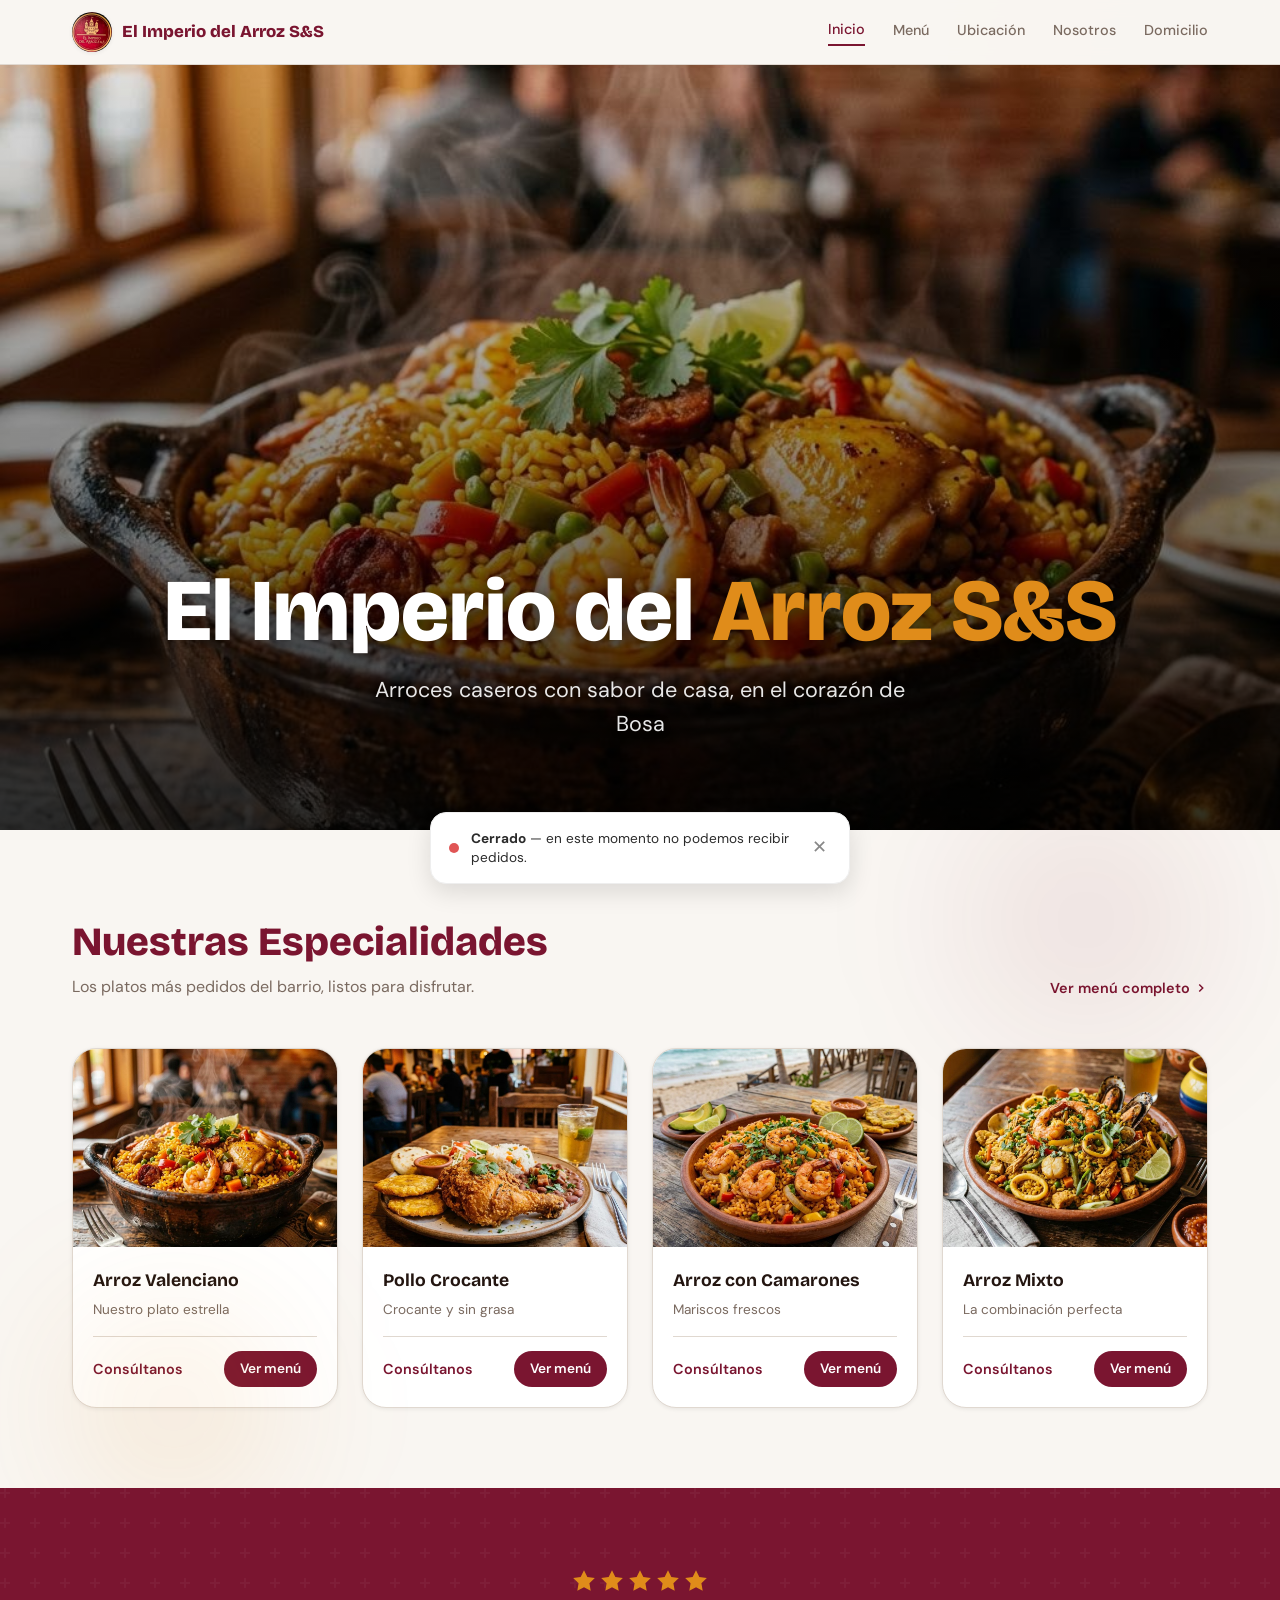
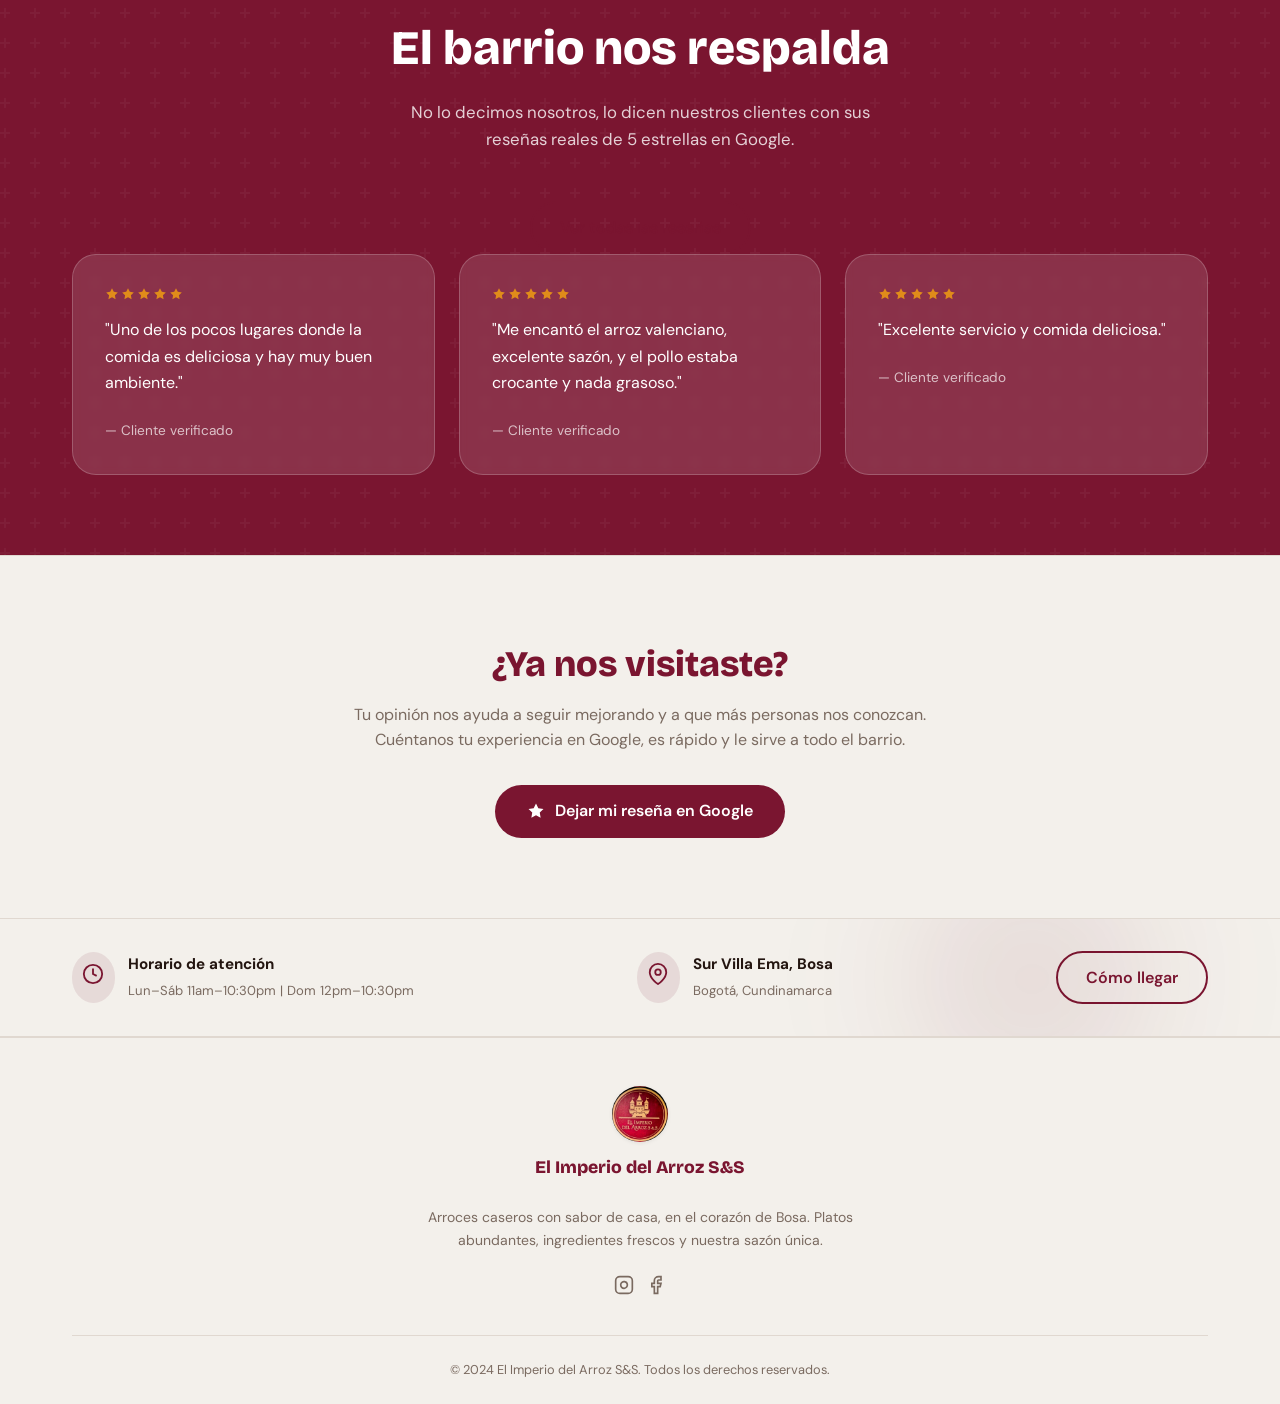
==== commit d3d4d84a: "Update index.html" ====
--- a/index.html
+++ b/index.html
@@ -99,6 +99,44 @@
     </div>
   </section>
 
+  <div class="toast-horario" id="toast-horario" style="position:fixed;left:1rem;right:1rem;bottom:1rem;margin:0 auto;max-width:420px;background:#fff;border:1px solid #eee;border-radius:16px;box-shadow:0 8px 24px rgba(0,0,0,0.12);padding:1rem 1.1rem;display:flex;align-items:center;gap:0.75rem;z-index:999;transform:translateY(140%);transition:transform .35s ease;">
+    <span id="toast-horario-punto" style="flex-shrink:0;width:10px;height:10px;border-radius:50%;"></span>
+    <span id="toast-horario-texto" style="flex:1;font-size:0.85rem;color:#2b2b2b;line-height:1.4;"></span>
+    <button type="button" id="toast-horario-cerrar" aria-label="Cerrar aviso" style="flex-shrink:0;background:none;border:none;cursor:pointer;color:#888;font-size:1.1rem;line-height:1;padding:0.25rem;">✕</button>
+  </div>
+
+  <script>
+  (function() {
+    const ahoraBogota = new Date(new Date().toLocaleString('en-US', { timeZone: 'America/Bogota' }));
+    const dia = ahoraBogota.getDay();
+    const minutosAhora = ahoraBogota.getHours() * 60 + ahoraBogota.getMinutes();
+    const horaAperturaMin = (dia === 0) ? 12 * 60 : 11 * 60;
+    const horaCierreMin = 22 * 60 + 30;
+    const abierto = minutosAhora >= horaAperturaMin && minutosAhora < horaCierreMin;
+
+    if (!sessionStorage.getItem('avisoHorarioVisto')) {
+      const toast = document.getElementById('toast-horario');
+      const punto = document.getElementById('toast-horario-punto');
+      const texto = document.getElementById('toast-horario-texto');
+      if (toast && punto && texto) {
+        punto.style.background = abierto ? '#3ecf6a' : '#e05555';
+        texto.innerHTML = abierto
+          ? '<strong>Abierto</strong> — puedes pedir a domicilio ahora mismo.'
+          : '<strong>Cerrado</strong> — en este momento no podemos recibir pedidos.';
+        setTimeout(() => { toast.style.transform = 'translateY(0)'; }, 300);
+        sessionStorage.setItem('avisoHorarioVisto', '1');
+      }
+    }
+
+    const cerrarBtn = document.getElementById('toast-horario-cerrar');
+    if (cerrarBtn) {
+      cerrarBtn.addEventListener('click', () => {
+        document.getElementById('toast-horario').style.transform = 'translateY(140%)';
+      });
+    }
+  })();
+  </script>
+
   <!-- ESPECIALIDADES -->
   <section class="especialidades">
     <div class="contenedor">
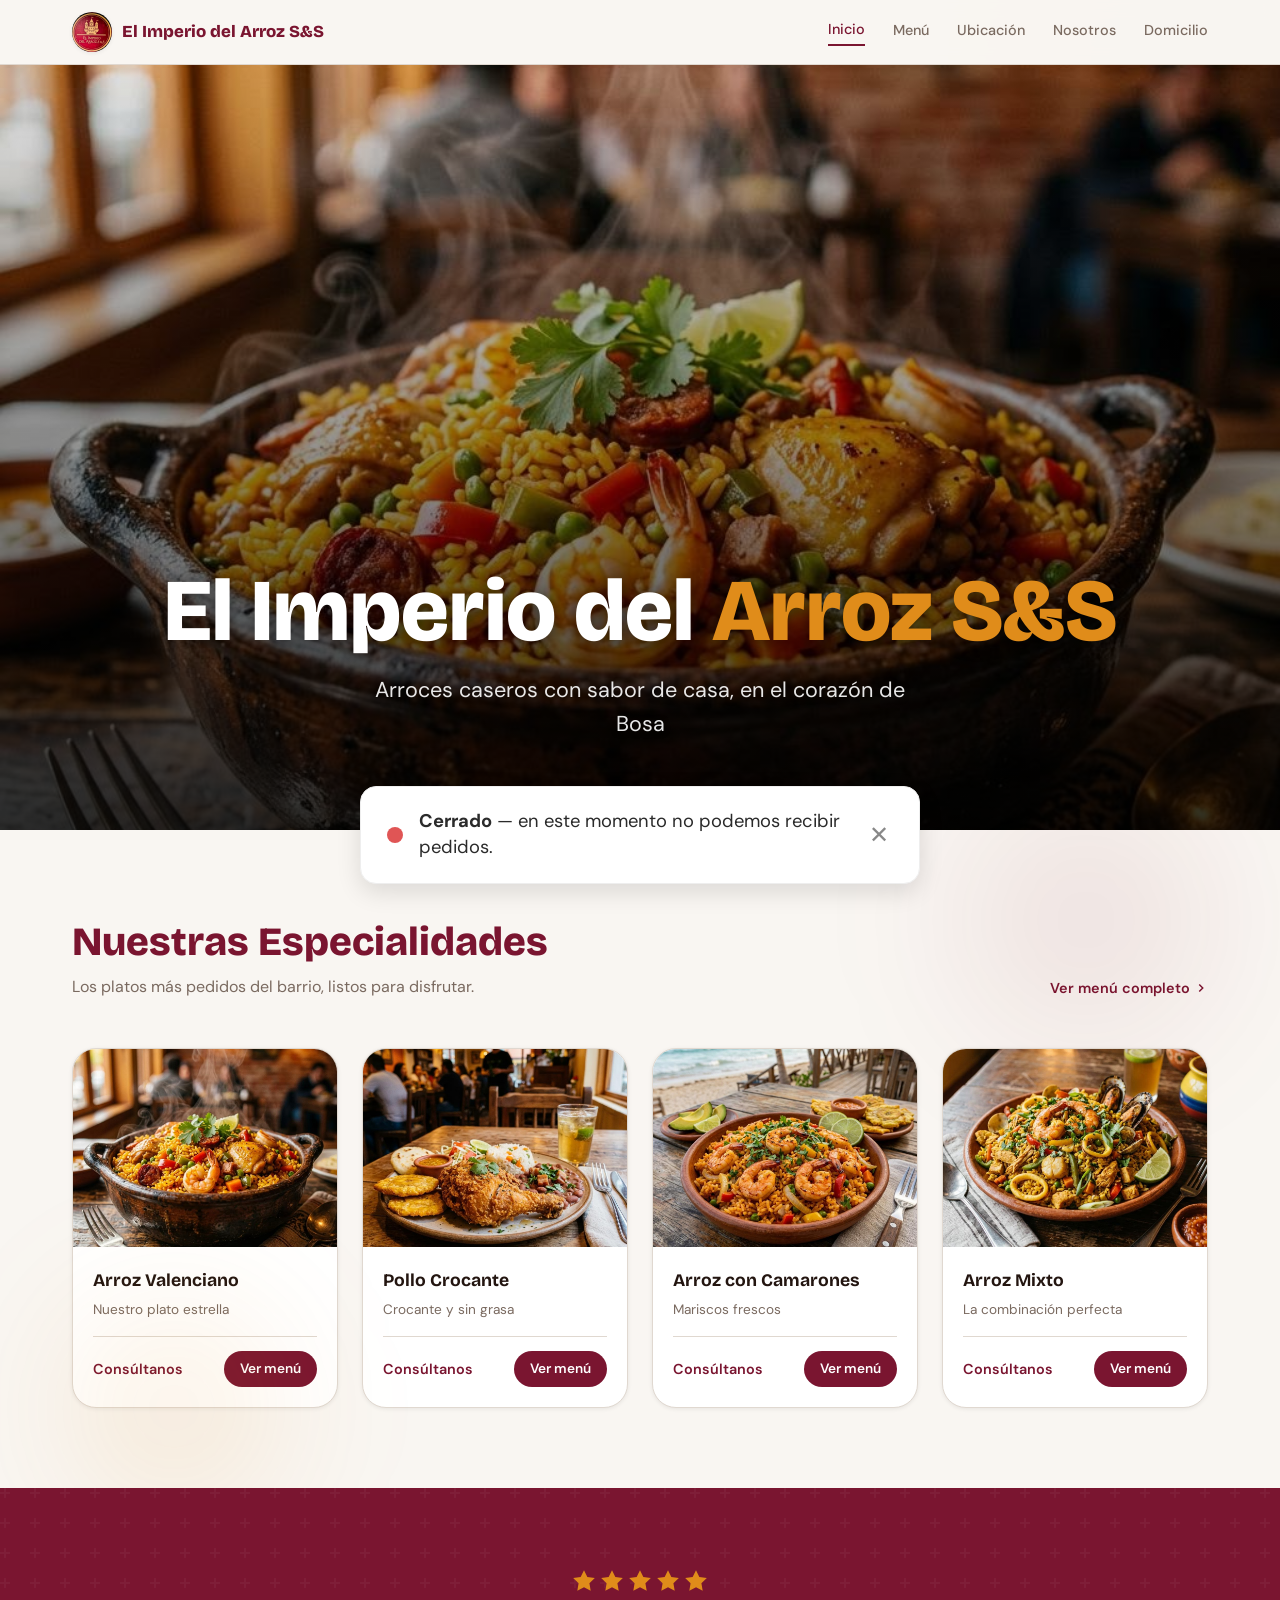
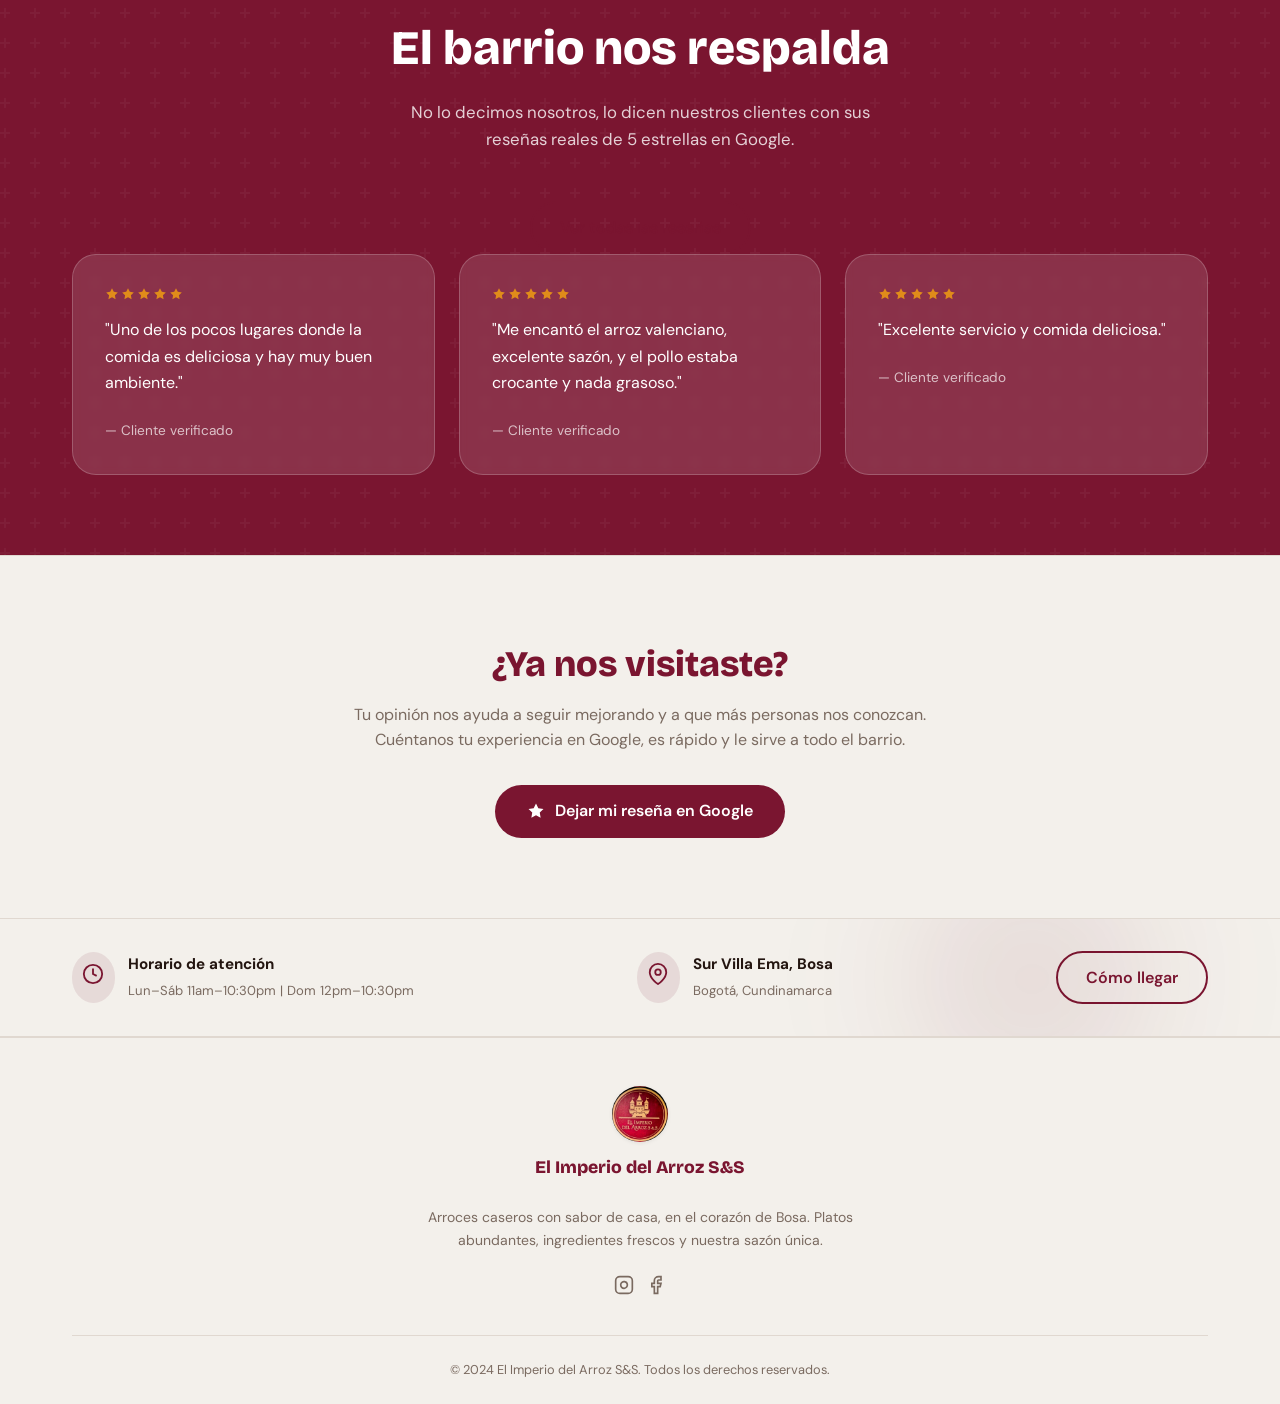
==== commit 2aa3c9d4: "Update toast notification styles and dimensions" ====
--- a/index.html
+++ b/index.html
@@ -99,10 +99,10 @@
     </div>
   </section>
 
-  <div class="toast-horario" id="toast-horario" style="position:fixed;left:1rem;right:1rem;bottom:1rem;margin:0 auto;max-width:420px;background:#fff;border:1px solid #eee;border-radius:16px;box-shadow:0 8px 24px rgba(0,0,0,0.12);padding:1rem 1.1rem;display:flex;align-items:center;gap:0.75rem;z-index:999;transform:translateY(140%);transition:transform .35s ease;">
-    <span id="toast-horario-punto" style="flex-shrink:0;width:10px;height:10px;border-radius:50%;"></span>
-    <span id="toast-horario-texto" style="flex:1;font-size:0.85rem;color:#2b2b2b;line-height:1.4;"></span>
-    <button type="button" id="toast-horario-cerrar" aria-label="Cerrar aviso" style="flex-shrink:0;background:none;border:none;cursor:pointer;color:#888;font-size:1.1rem;line-height:1;padding:0.25rem;">✕</button>
+  <div class="toast-horario" id="toast-horario" style="position:fixed;left:1rem;right:1rem;bottom:1rem;margin:0 auto;max-width:560px;background:#fff;border:1px solid #eee;border-radius:16px;box-shadow:0 8px 24px rgba(0,0,0,0.12);padding:1.4rem 1.6rem;display:flex;align-items:center;gap:1rem;z-index:999;transform:translateY(140%);transition:transform .35s ease;">
+    <span id="toast-horario-punto" style="flex-shrink:0;width:16px;height:16px;border-radius:50%;"></span>
+    <span id="toast-horario-texto" style="flex:1;font-size:1.15rem;color:#2b2b2b;line-height:1.4;"></span>
+    <button type="button" id="toast-horario-cerrar" aria-label="Cerrar aviso" style="flex-shrink:0;background:none;border:none;cursor:pointer;color:#888;font-size:1.5rem;line-height:1;padding:0.25rem;">✕</button>
   </div>
 
   <script>
